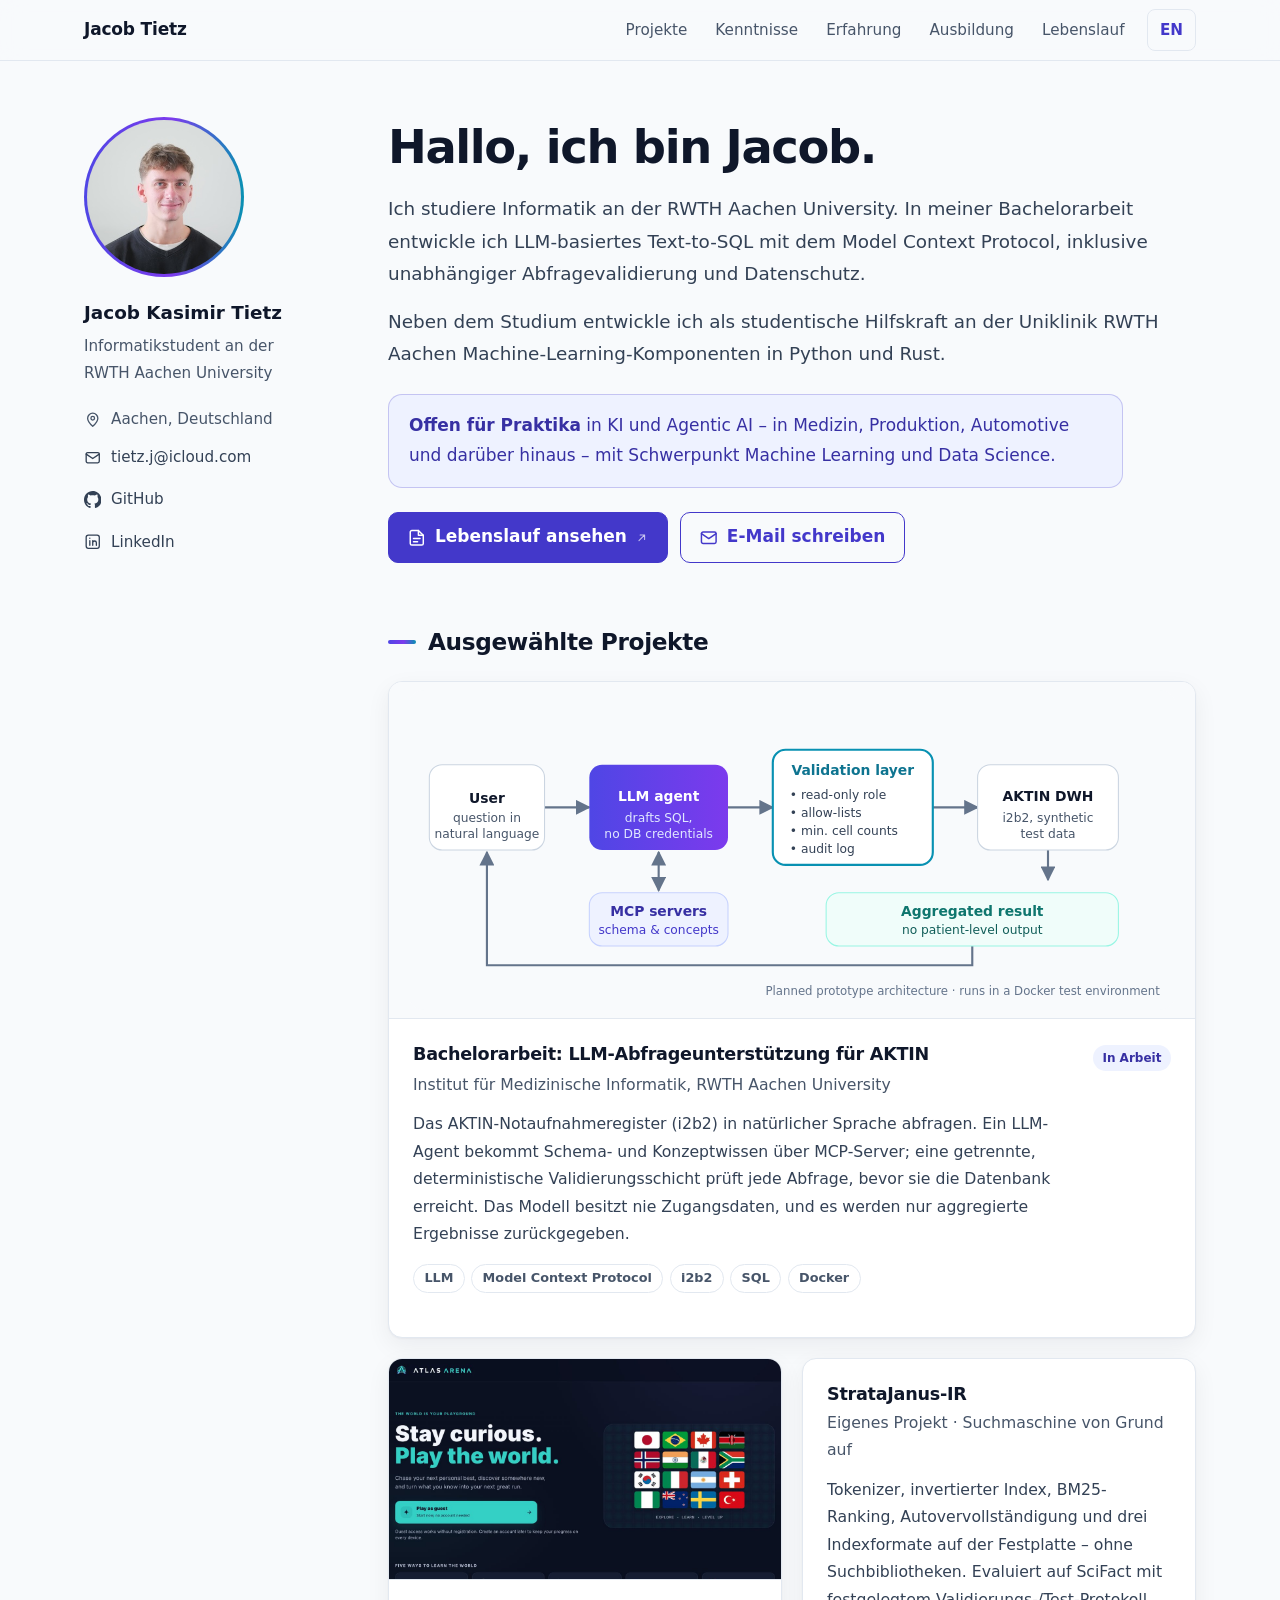
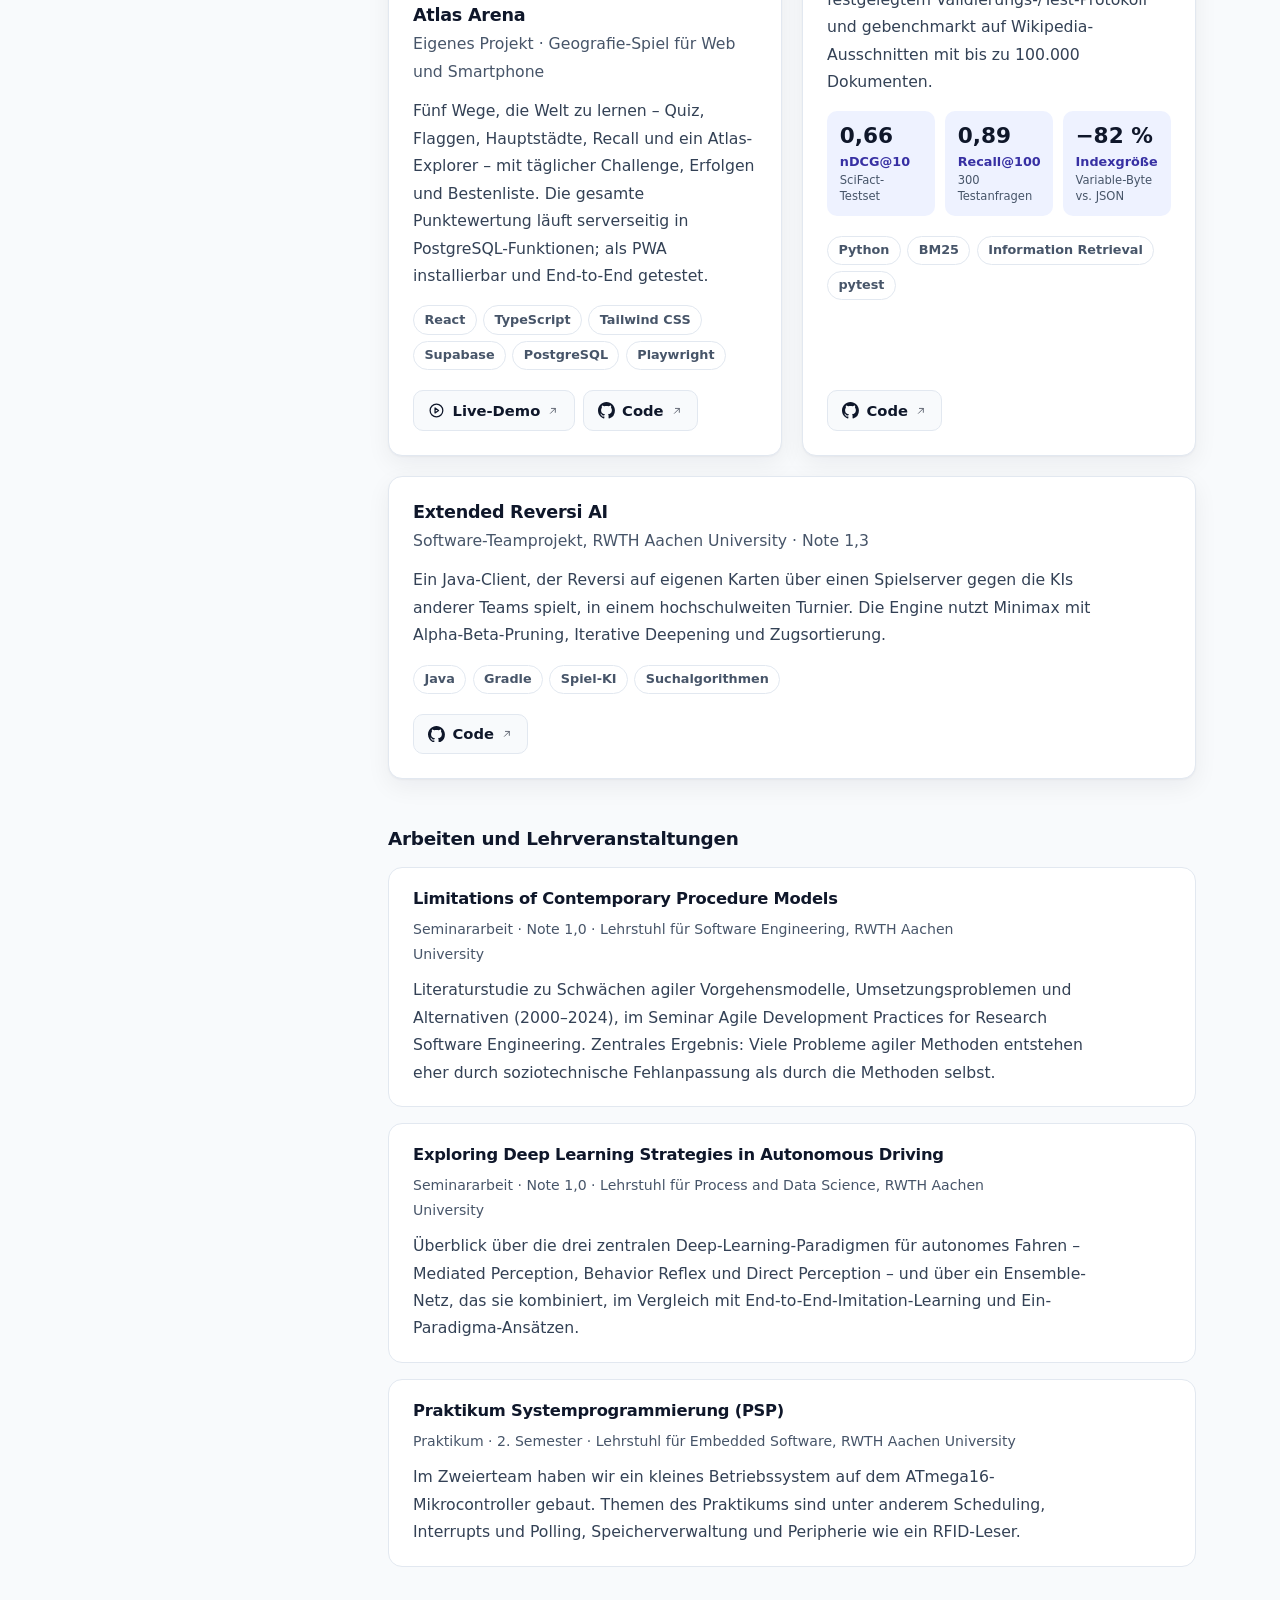
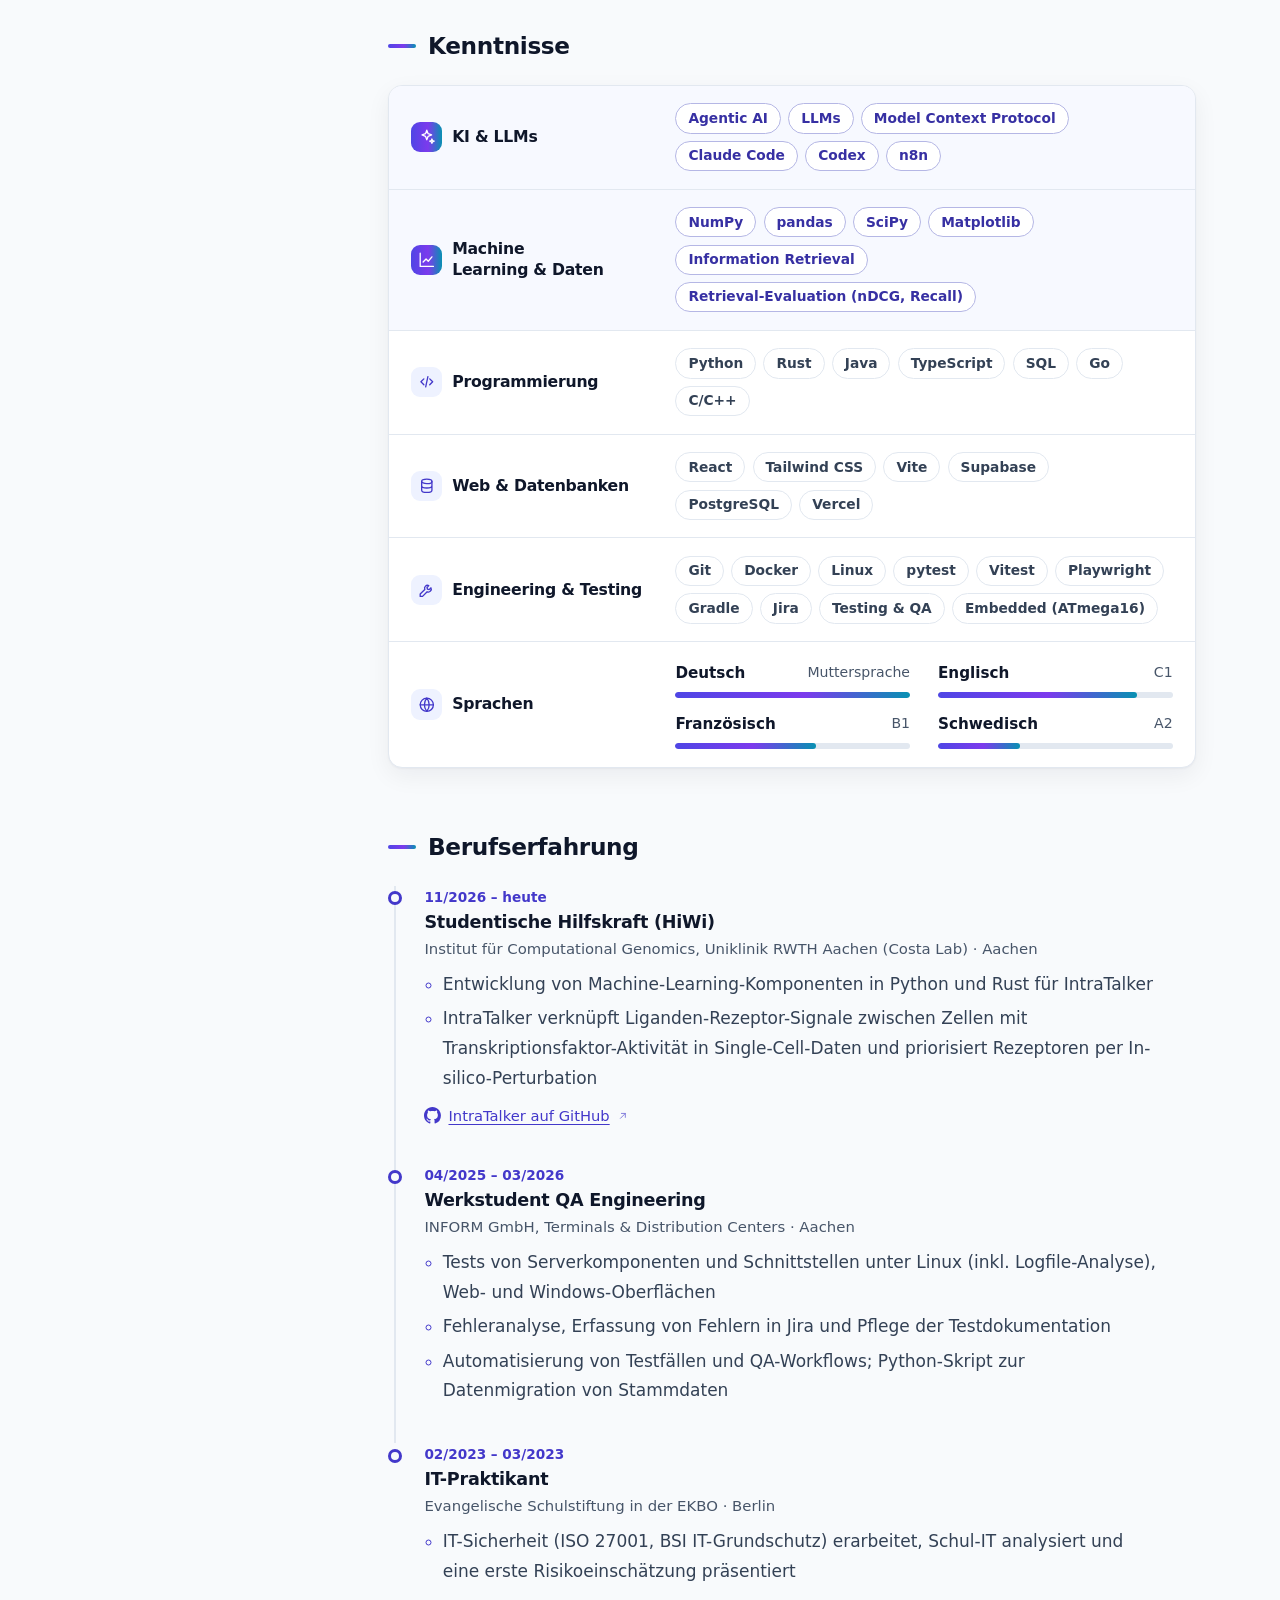
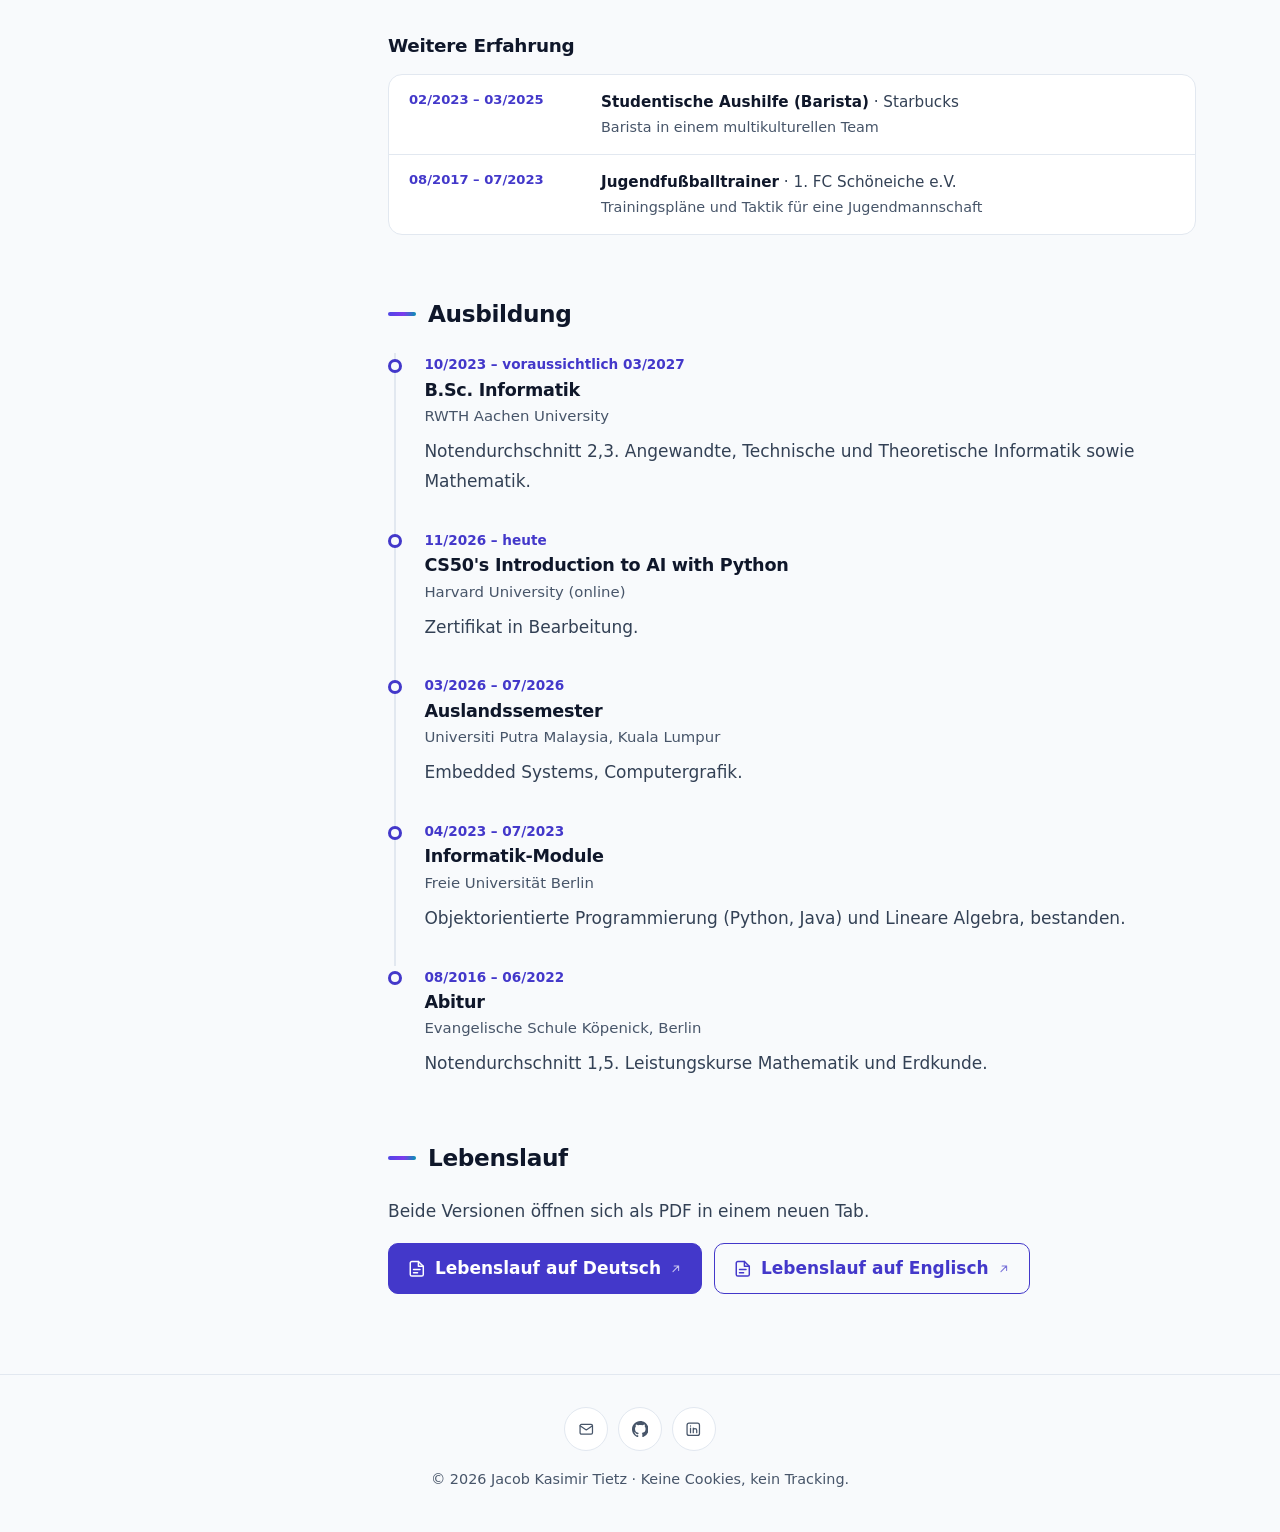
==== de.html @ ff868f3b "Portfolio website" ====
<!DOCTYPE html>
<html lang="de">
<head>
  <meta charset="utf-8">
  <meta name="viewport" content="width=device-width, initial-scale=1">
  <title>Jacob Tietz – Computer Science Student, RWTH Aachen University</title>
  <meta name="description" content="Jacob Tietz studiert Informatik an der RWTH Aachen University und sucht ein Praktikum in KI und Machine Learning. Bachelorarbeit zu LLM-basiertem Text-to-SQL mit dem Model Context Protocol.">
  <meta name="author" content="Jacob Kasimir Tietz">
  <meta name="theme-color" content="#f8fafc" media="(prefers-color-scheme: light)">
  <meta name="theme-color" content="#0b1020" media="(prefers-color-scheme: dark)">
  <link rel="canonical" href="https://jacobkasimir.github.io/de.html">
  <link rel="alternate" hreflang="en" href="https://jacobkasimir.github.io/">
  <link rel="alternate" hreflang="de" href="https://jacobkasimir.github.io/de.html">
  <link rel="alternate" hreflang="x-default" href="https://jacobkasimir.github.io/">
  <meta property="og:type" content="profile">
  <meta property="og:title" content="Jacob Tietz – Computer Science Student, RWTH Aachen University">
  <meta property="og:description" content="Jacob Tietz studiert Informatik an der RWTH Aachen University und sucht ein Praktikum in KI und Machine Learning. Bachelorarbeit zu LLM-basiertem Text-to-SQL mit dem Model Context Protocol.">
  <meta property="og:url" content="https://jacobkasimir.github.io/de.html">
  <meta property="og:image" content="https://jacobkasimir.github.io/assets/og-image.png">
  <meta property="og:image:width" content="1200">
  <meta property="og:image:height" content="630">
  <meta property="og:locale" content="de_DE">
  <meta name="twitter:card" content="summary_large_image">
  <link rel="icon" href="assets/favicon.svg" type="image/svg+xml">
  <link rel="icon" href="assets/favicon-32.png" sizes="32x32" type="image/png">
  <link rel="apple-touch-icon" href="assets/apple-touch-icon.png">
  <link rel="stylesheet" href="style.css">
</head>
<body>
  <a class="skip" href="#main">Zum Inhalt springen</a>

  <header class="masthead">
    <div class="masthead-inner">
      <a class="brand" href="#top">Jacob Tietz</a>
      <button class="nav-toggle" type="button" aria-expanded="false" aria-controls="nav">Menü</button>
      <nav id="nav" aria-label="Hauptnavigation">
        <ul>
          <li><a href="#projects">Projekte</a></li>
          <li><a href="#skills">Kenntnisse</a></li>
          <li><a href="#experience">Erfahrung</a></li>
          <li><a href="#education">Ausbildung</a></li>
          <li><a href="#cv">Lebenslauf</a></li>
          <li><a class="lang" href="index.html" hreflang="en" lang="en"><span class="sr-only">English version: </span>EN</a></li>
        </ul>
      </nav>
    </div>
  </header>

  <div class="page" id="top">
    <aside class="sidebar" aria-label="Profil">
      <img class="avatar" src="assets/photo.jpg" alt="Porträt von Jacob Tietz" width="160" height="160">
      <p class="author">Jacob Kasimir Tietz</p>
      <p class="bio">Informatikstudent an der RWTH Aachen University</p>
      <ul class="side-links">
        <li><svg class="ico" viewBox="0 0 24 24" width="18" height="18" aria-hidden="true" focusable="false" fill="none" stroke="currentColor" stroke-width="1.8" stroke-linecap="round" stroke-linejoin="round"><path d="M12 21s-7-6-7-11a7 7 0 0 1 14 0c0 5-7 11-7 11z"/><circle cx="12" cy="10" r="2.5"/></svg><span>Aachen, Deutschland</span></li>
        <li><a href="mailto:tietz.j@icloud.com"><svg class="ico" viewBox="0 0 24 24" width="18" height="18" aria-hidden="true" focusable="false" fill="none" stroke="currentColor" stroke-width="1.8" stroke-linecap="round" stroke-linejoin="round"><rect x="3" y="5" width="18" height="14" rx="2"/><path d="M3 7l9 6 9-6"/></svg><span>tietz.j@icloud.com</span></a></li>
        <li><a href="https://github.com/jacobkasimir" target="_blank" rel="noopener noreferrer"><svg class="ico" viewBox="0 0 16 16" width="18" height="18" aria-hidden="true" focusable="false"><path fill="currentColor" d="M8 0C3.58 0 0 3.58 0 8c0 3.54 2.29 6.53 5.47 7.59.4.07.55-.17.55-.38 0-.19-.01-.82-.01-1.49-2.01.37-2.53-.49-2.69-.94-.09-.23-.48-.94-.82-1.13-.28-.15-.68-.52-.01-.53.63-.01 1.08.58 1.23.82.72 1.21 1.87.87 2.33.66.07-.52.28-.87.51-1.07-1.78-.2-3.64-.89-3.64-3.95 0-.87.31-1.59.82-2.15-.08-.2-.36-1.02.08-2.12 0 0 .67-.21 2.2.82.64-.18 1.32-.27 2-.27.68 0 1.36.09 2 .27 1.53-1.04 2.2-.82 2.2-.82.44 1.1.16 1.92.08 2.12.51.56.82 1.27.82 2.15 0 3.07-1.87 3.75-3.65 3.95.29.25.54.73.54 1.48 0 1.07-.01 1.93-.01 2.2 0 .21.15.46.55.38A8.01 8.01 0 0 0 16 8c0-4.42-3.58-8-8-8z"/></svg><span>GitHub</span><span class="sr-only"> (öffnet in neuem Tab)</span></a></li>
        <li><a href="https://www.linkedin.com/in/tietz-jacob" target="_blank" rel="noopener noreferrer"><svg class="ico" viewBox="0 0 24 24" width="18" height="18" aria-hidden="true" focusable="false" fill="none" stroke="currentColor" stroke-width="1.8" stroke-linecap="round" stroke-linejoin="round"><rect x="3" y="3" width="18" height="18" rx="3"/><path d="M8 10.5V17M8 7.2v.1M12 17v-6.5M12 13.5a2.5 2.5 0 0 1 5 0V17"/></svg><span>LinkedIn</span><span class="sr-only"> (öffnet in neuem Tab)</span></a></li>
      </ul>
    </aside>

    <main id="main">
      <section class="intro" aria-labelledby="intro-h">
        <h1 id="intro-h">Hallo, ich bin Jacob.</h1>
        <p class="lead">Ich studiere Informatik an der RWTH Aachen University. In meiner Bachelorarbeit entwickle ich LLM-basiertes Text-to-SQL mit dem Model Context Protocol, inklusive unabhängiger Abfragevalidierung und Datenschutz.</p>
        <p class="lead">Neben dem Studium entwickle ich als studentische Hilfskraft an der Uniklinik RWTH Aachen Machine-Learning-Komponenten in Python und Rust.</p>
        <p class="seeking"><strong>Offen für Praktika</strong> in KI und Agentic AI – in Medizin, Produktion, Automotive und darüber hinaus – mit Schwerpunkt Machine Learning und Data Science.</p>
        <p class="actions">
          <a class="btn" href="assets/Jacob_Tietz_Lebenslauf_DE.pdf" target="_blank" rel="noopener noreferrer"><svg class="ico" viewBox="0 0 24 24" width="18" height="18" aria-hidden="true" focusable="false" fill="none" stroke="currentColor" stroke-width="1.8" stroke-linecap="round" stroke-linejoin="round"><path d="M14 3H6a2 2 0 0 0-2 2v14a2 2 0 0 0 2 2h12a2 2 0 0 0 2-2V9z"/><path d="M14 3v6h6M8 13h8M8 17h5"/></svg><span>Lebenslauf ansehen</span><svg class="ico ico-ext" viewBox="0 0 24 24" width="18" height="18" aria-hidden="true" focusable="false" fill="none" stroke="currentColor" stroke-width="1.8" stroke-linecap="round" stroke-linejoin="round"><path d="M7 17L17 7M9 7h8v8"/></svg><span class="sr-only"> (öffnet in neuem Tab)</span></a>
          <a class="btn secondary" href="mailto:tietz.j@icloud.com"><svg class="ico" viewBox="0 0 24 24" width="18" height="18" aria-hidden="true" focusable="false" fill="none" stroke="currentColor" stroke-width="1.8" stroke-linecap="round" stroke-linejoin="round"><rect x="3" y="5" width="18" height="14" rx="2"/><path d="M3 7l9 6 9-6"/></svg><span>E-Mail schreiben</span></a>
        </p>
      </section>

      <section id="projects" aria-labelledby="projects-h">
        <h2 id="projects-h">Ausgewählte Projekte</h2>
        <div class="cards">
          <article class="card wide has-media">
            <figure class="card-media"><img src="assets/thesis-architecture.svg" alt="Architekturdiagramm: Die Nutzerin stellt eine Frage, der LLM-Agent entwirft SQL mit Schemawissen aus MCP-Servern, eine Validierungsschicht mit Read-only-Rolle, Allow-Lists, Mindestfallzahlen und Audit-Log prüft sie, das AKTIN-Data-Warehouse führt sie aus und nur aggregierte Ergebnisse gehen zurück." width="720" height="300" loading="lazy" decoding="async"></figure>
            <div class="card-body">
              <div class="card-head"><h3>Bachelorarbeit: LLM-Abfrageunterstützung für AKTIN</h3><span class="badge">In Arbeit</span></div>
              <p class="card-ctx">Institut für Medizinische Informatik, RWTH Aachen University</p>
              <p>Das AKTIN-Notaufnahmeregister (i2b2) in natürlicher Sprache abfragen. Ein LLM-Agent bekommt Schema- und Konzeptwissen über MCP-Server; eine getrennte, deterministische Validierungsschicht prüft jede Abfrage, bevor sie die Datenbank erreicht. Das Modell besitzt nie Zugangsdaten, und es werden nur aggregierte Ergebnisse zurückgegeben.</p>
              <ul class="tags" aria-label="Technologien"><li>LLM</li><li>Model Context Protocol</li><li>i2b2</li><li>SQL</li><li>Docker</li></ul>
            </div>
          </article>
          <article class="card has-media">
            <figure class="card-media"><img src="assets/atlas-arena.jpg" alt="Startseite von Atlas Arena" width="1200" height="750" loading="lazy" decoding="async"></figure>
            <div class="card-body">
              <div class="card-head"><h3>Atlas Arena</h3></div>
              <p class="card-ctx">Eigenes Projekt · Geografie-Spiel für Web und Smartphone</p>
              <p>Fünf Wege, die Welt zu lernen – Quiz, Flaggen, Hauptstädte, Recall und ein Atlas-Explorer – mit täglicher Challenge, Erfolgen und Bestenliste. Die gesamte Punktewertung läuft serverseitig in PostgreSQL-Funktionen; als PWA installierbar und End-to-End getestet.</p>
              <ul class="tags" aria-label="Technologien"><li>React</li><li>TypeScript</li><li>Tailwind CSS</li><li>Supabase</li><li>PostgreSQL</li><li>Playwright</li></ul>
              <p class="card-links"><a class="link-btn" href="https://atlasarena-theta.vercel.app" target="_blank" rel="noopener noreferrer"><svg class="ico" viewBox="0 0 24 24" width="18" height="18" aria-hidden="true" focusable="false" fill="none" stroke="currentColor" stroke-width="1.8" stroke-linecap="round" stroke-linejoin="round"><circle cx="12" cy="12" r="9"/><path d="M10 8.5l5 3.5-5 3.5z"/></svg><span>Live-Demo</span><svg class="ico ico-ext" viewBox="0 0 24 24" width="18" height="18" aria-hidden="true" focusable="false" fill="none" stroke="currentColor" stroke-width="1.8" stroke-linecap="round" stroke-linejoin="round"><path d="M7 17L17 7M9 7h8v8"/></svg><span class="sr-only">: Atlas Arena (öffnet in neuem Tab)</span></a> <a class="link-btn" href="https://github.com/jacobkasimir/AtlasArena" target="_blank" rel="noopener noreferrer"><svg class="ico" viewBox="0 0 16 16" width="18" height="18" aria-hidden="true" focusable="false"><path fill="currentColor" d="M8 0C3.58 0 0 3.58 0 8c0 3.54 2.29 6.53 5.47 7.59.4.07.55-.17.55-.38 0-.19-.01-.82-.01-1.49-2.01.37-2.53-.49-2.69-.94-.09-.23-.48-.94-.82-1.13-.28-.15-.68-.52-.01-.53.63-.01 1.08.58 1.23.82.72 1.21 1.87.87 2.33.66.07-.52.28-.87.51-1.07-1.78-.2-3.64-.89-3.64-3.95 0-.87.31-1.59.82-2.15-.08-.2-.36-1.02.08-2.12 0 0 .67-.21 2.2.82.64-.18 1.32-.27 2-.27.68 0 1.36.09 2 .27 1.53-1.04 2.2-.82 2.2-.82.44 1.1.16 1.92.08 2.12.51.56.82 1.27.82 2.15 0 3.07-1.87 3.75-3.65 3.95.29.25.54.73.54 1.48 0 1.07-.01 1.93-.01 2.2 0 .21.15.46.55.38A8.01 8.01 0 0 0 16 8c0-4.42-3.58-8-8-8z"/></svg><span>Code</span><svg class="ico ico-ext" viewBox="0 0 24 24" width="18" height="18" aria-hidden="true" focusable="false" fill="none" stroke="currentColor" stroke-width="1.8" stroke-linecap="round" stroke-linejoin="round"><path d="M7 17L17 7M9 7h8v8"/></svg><span class="sr-only">: Atlas Arena auf GitHub (öffnet in neuem Tab)</span></a></p>
            </div>
          </article>
          <article class="card">
            <div class="card-body">
              <div class="card-head"><h3>StrataJanus-IR</h3></div>
              <p class="card-ctx">Eigenes Projekt · Suchmaschine von Grund auf</p>
              <p>Tokenizer, invertierter Index, BM25-Ranking, Autovervollständigung und drei Indexformate auf der Festplatte – ohne Suchbibliotheken. Evaluiert auf SciFact mit festgelegtem Validierungs-/Test-Protokoll und gebenchmarkt auf Wikipedia-Ausschnitten mit bis zu 100.000 Dokumenten.</p>
              <dl class="stats"><div><dt>nDCG@10</dt><dd><strong>0,66</strong><span>SciFact-Testset</span></dd></div><div><dt>Recall@100</dt><dd><strong>0,89</strong><span>300 Testanfragen</span></dd></div><div><dt>Indexgröße</dt><dd><strong>−82 %</strong><span>Variable-Byte vs. JSON</span></dd></div></dl>
              <ul class="tags" aria-label="Technologien"><li>Python</li><li>BM25</li><li>Information Retrieval</li><li>pytest</li></ul>
              <p class="card-links"><a class="link-btn" href="https://github.com/jacobkasimir/StrataJanus-IR" target="_blank" rel="noopener noreferrer"><svg class="ico" viewBox="0 0 16 16" width="18" height="18" aria-hidden="true" focusable="false"><path fill="currentColor" d="M8 0C3.58 0 0 3.58 0 8c0 3.54 2.29 6.53 5.47 7.59.4.07.55-.17.55-.38 0-.19-.01-.82-.01-1.49-2.01.37-2.53-.49-2.69-.94-.09-.23-.48-.94-.82-1.13-.28-.15-.68-.52-.01-.53.63-.01 1.08.58 1.23.82.72 1.21 1.87.87 2.33.66.07-.52.28-.87.51-1.07-1.78-.2-3.64-.89-3.64-3.95 0-.87.31-1.59.82-2.15-.08-.2-.36-1.02.08-2.12 0 0 .67-.21 2.2.82.64-.18 1.32-.27 2-.27.68 0 1.36.09 2 .27 1.53-1.04 2.2-.82 2.2-.82.44 1.1.16 1.92.08 2.12.51.56.82 1.27.82 2.15 0 3.07-1.87 3.75-3.65 3.95.29.25.54.73.54 1.48 0 1.07-.01 1.93-.01 2.2 0 .21.15.46.55.38A8.01 8.01 0 0 0 16 8c0-4.42-3.58-8-8-8z"/></svg><span>Code</span><svg class="ico ico-ext" viewBox="0 0 24 24" width="18" height="18" aria-hidden="true" focusable="false" fill="none" stroke="currentColor" stroke-width="1.8" stroke-linecap="round" stroke-linejoin="round"><path d="M7 17L17 7M9 7h8v8"/></svg><span class="sr-only">: StrataJanus-IR auf GitHub (öffnet in neuem Tab)</span></a></p>
            </div>
          </article>
          <article class="card wide">
            <div class="card-body">
              <div class="card-head"><h3>Extended Reversi AI</h3></div>
              <p class="card-ctx">Software-Teamprojekt, RWTH Aachen University · Note 1,3</p>
              <p>Ein Java-Client, der Reversi auf eigenen Karten über einen Spielserver gegen die KIs anderer Teams spielt, in einem hochschulweiten Turnier. Die Engine nutzt Minimax mit Alpha-Beta-Pruning, Iterative Deepening und Zugsortierung.</p>
              <ul class="tags" aria-label="Technologien"><li>Java</li><li>Gradle</li><li>Spiel-KI</li><li>Suchalgorithmen</li></ul>
              <p class="card-links"><a class="link-btn" href="https://github.com/jacobkasimir/Extended-Reversi-AI" target="_blank" rel="noopener noreferrer"><svg class="ico" viewBox="0 0 16 16" width="18" height="18" aria-hidden="true" focusable="false"><path fill="currentColor" d="M8 0C3.58 0 0 3.58 0 8c0 3.54 2.29 6.53 5.47 7.59.4.07.55-.17.55-.38 0-.19-.01-.82-.01-1.49-2.01.37-2.53-.49-2.69-.94-.09-.23-.48-.94-.82-1.13-.28-.15-.68-.52-.01-.53.63-.01 1.08.58 1.23.82.72 1.21 1.87.87 2.33.66.07-.52.28-.87.51-1.07-1.78-.2-3.64-.89-3.64-3.95 0-.87.31-1.59.82-2.15-.08-.2-.36-1.02.08-2.12 0 0 .67-.21 2.2.82.64-.18 1.32-.27 2-.27.68 0 1.36.09 2 .27 1.53-1.04 2.2-.82 2.2-.82.44 1.1.16 1.92.08 2.12.51.56.82 1.27.82 2.15 0 3.07-1.87 3.75-3.65 3.95.29.25.54.73.54 1.48 0 1.07-.01 1.93-.01 2.2 0 .21.15.46.55.38A8.01 8.01 0 0 0 16 8c0-4.42-3.58-8-8-8z"/></svg><span>Code</span><svg class="ico ico-ext" viewBox="0 0 24 24" width="18" height="18" aria-hidden="true" focusable="false" fill="none" stroke="currentColor" stroke-width="1.8" stroke-linecap="round" stroke-linejoin="round"><path d="M7 17L17 7M9 7h8v8"/></svg><span class="sr-only">: Extended Reversi AI auf GitHub (öffnet in neuem Tab)</span></a></p>
            </div>
          </article>
        </div>

        <h3 class="sub">Arbeiten und Lehrveranstaltungen</h3>
        <ul class="more">
          <li>
            <h4>Limitations of Contemporary Procedure Models</h4>
            <p class="meta">Seminararbeit · Note 1,0 · Lehrstuhl für Software Engineering, RWTH Aachen University</p>
            <p>Literaturstudie zu Schwächen agiler Vorgehensmodelle, Umsetzungsproblemen und Alternativen (2000–2024), im Seminar Agile Development Practices for Research Software Engineering. Zentrales Ergebnis: Viele Probleme agiler Methoden entstehen eher durch soziotechnische Fehlanpassung als durch die Methoden selbst.</p>
          </li>
          <li>
            <h4>Exploring Deep Learning Strategies in Autonomous Driving</h4>
            <p class="meta">Seminararbeit · Note 1,0 · Lehrstuhl für Process and Data Science, RWTH Aachen University</p>
            <p>Überblick über die drei zentralen Deep-Learning-Paradigmen für autonomes Fahren – Mediated Perception, Behavior Reflex und Direct Perception – und über ein Ensemble-Netz, das sie kombiniert, im Vergleich mit End-to-End-Imitation-Learning und Ein-Paradigma-Ansätzen.</p>
          </li>
          <li>
            <h4>Praktikum Systemprogrammierung (PSP)</h4>
            <p class="meta">Praktikum · 2. Semester · Lehrstuhl für Embedded Software, RWTH Aachen University</p>
            <p>Im Zweierteam haben wir ein kleines Betriebssystem auf dem ATmega16-Mikrocontroller gebaut. Themen des Praktikums sind unter anderem Scheduling, Interrupts und Polling, Speicherverwaltung und Peripherie wie ein RFID-Leser.</p>
          </li>
        </ul>
      </section>

      <section id="skills" aria-labelledby="skills-h">
        <h2 id="skills-h">Kenntnisse</h2>
        <div class="skill-table">
          <div class="skill-row focus">
            <h3 class="skill-label"><span class="sk-ico"><svg class="ico" viewBox="0 0 24 24" width="18" height="18" aria-hidden="true" focusable="false" fill="none" stroke="currentColor" stroke-width="1.8" stroke-linecap="round" stroke-linejoin="round"><path d="M12 3l1.8 4.7L18.5 9.5l-4.7 1.8L12 16l-1.8-4.7L5.5 9.5l4.7-1.8z"/><path d="M19 15l.8 2.2L22 18l-2.2.8L19 21l-.8-2.2L16 18l2.2-.8z"/></svg></span><span>KI &amp; LLMs</span></h3>
            <ul class="chips"><li>Agentic AI</li><li>LLMs</li><li>Model Context Protocol</li><li>Claude Code</li><li>Codex</li><li>n8n</li></ul>
          </div>
          <div class="skill-row focus">
            <h3 class="skill-label"><span class="sk-ico"><svg class="ico" viewBox="0 0 24 24" width="18" height="18" aria-hidden="true" focusable="false" fill="none" stroke="currentColor" stroke-width="1.8" stroke-linecap="round" stroke-linejoin="round"><path d="M3 3v18h18"/><path d="M7 15l4-4 3 3 5-6"/></svg></span><span>Machine Learning &amp; Daten</span></h3>
            <ul class="chips"><li>NumPy</li><li>pandas</li><li>SciPy</li><li>Matplotlib</li><li>Information Retrieval</li><li>Retrieval-Evaluation (nDCG, Recall)</li></ul>
          </div>
          <div class="skill-row">
            <h3 class="skill-label"><span class="sk-ico"><svg class="ico" viewBox="0 0 24 24" width="18" height="18" aria-hidden="true" focusable="false" fill="none" stroke="currentColor" stroke-width="1.8" stroke-linecap="round" stroke-linejoin="round"><path d="M8 8l-4 4 4 4M16 8l4 4-4 4M13.5 5l-3 14"/></svg></span><span>Programmierung</span></h3>
            <ul class="chips"><li>Python</li><li>Rust</li><li>Java</li><li>TypeScript</li><li>SQL</li><li>Go</li><li>C/C++</li></ul>
          </div>
          <div class="skill-row">
            <h3 class="skill-label"><span class="sk-ico"><svg class="ico" viewBox="0 0 24 24" width="18" height="18" aria-hidden="true" focusable="false" fill="none" stroke="currentColor" stroke-width="1.8" stroke-linecap="round" stroke-linejoin="round"><ellipse cx="12" cy="6" rx="7" ry="3"/><path d="M5 6v6c0 1.7 3.1 3 7 3s7-1.3 7-3V6M5 12v6c0 1.7 3.1 3 7 3s7-1.3 7-3v-6"/></svg></span><span>Web &amp; Datenbanken</span></h3>
            <ul class="chips"><li>React</li><li>Tailwind CSS</li><li>Vite</li><li>Supabase</li><li>PostgreSQL</li><li>Vercel</li></ul>
          </div>
          <div class="skill-row">
            <h3 class="skill-label"><span class="sk-ico"><svg class="ico" viewBox="0 0 24 24" width="18" height="18" aria-hidden="true" focusable="false" fill="none" stroke="currentColor" stroke-width="1.8" stroke-linecap="round" stroke-linejoin="round"><path d="M14.7 6.3a4 4 0 0 0-5.4 5.2L3 17.8V21h3.2l6.3-6.3a4 4 0 0 0 5.2-5.4l-2.5 2.5-2.3-.6-.6-2.3z"/></svg></span><span>Engineering &amp; Testing</span></h3>
            <ul class="chips"><li>Git</li><li>Docker</li><li>Linux</li><li>pytest</li><li>Vitest</li><li>Playwright</li><li>Gradle</li><li>Jira</li><li>Testing &amp; QA</li><li>Embedded (ATmega16)</li></ul>
          </div>
          <div class="skill-row">
            <h3 class="skill-label"><span class="sk-ico"><svg class="ico" viewBox="0 0 24 24" width="18" height="18" aria-hidden="true" focusable="false" fill="none" stroke="currentColor" stroke-width="1.8" stroke-linecap="round" stroke-linejoin="round"><circle cx="12" cy="12" r="9"/><path d="M3 12h18M12 3a14 14 0 0 1 0 18M12 3a14 14 0 0 0 0 18"/></svg></span><span>Sprachen</span></h3>
            <ul class="langs"><li><span class="lang-name">Deutsch</span><span class="lang-level">Muttersprache</span><span class="lang-bar" aria-hidden="true"><span style="width:100%"></span></span></li><li><span class="lang-name">Englisch</span><span class="lang-level">C1</span><span class="lang-bar" aria-hidden="true"><span style="width:85%"></span></span></li><li><span class="lang-name">Französisch</span><span class="lang-level">B1</span><span class="lang-bar" aria-hidden="true"><span style="width:60%"></span></span></li><li><span class="lang-name">Schwedisch</span><span class="lang-level">A2</span><span class="lang-bar" aria-hidden="true"><span style="width:35%"></span></span></li></ul>
          </div>
        </div>
      </section>

      <section id="experience" aria-labelledby="experience-h">
        <h2 id="experience-h">Berufserfahrung</h2>
        <ol class="timeline">
          <li>
            <p class="when">11/2026 – heute</p>
            <h3>Studentische Hilfskraft (HiWi)</h3>
            <p class="where">Institut für Computational Genomics, Uniklinik RWTH Aachen (Costa Lab) · Aachen</p>
            <ul class="bullets"><li>Entwicklung von Machine-Learning-Komponenten in Python und Rust für IntraTalker</li><li>IntraTalker verknüpft Liganden-Rezeptor-Signale zwischen Zellen mit Transkriptionsfaktor-Aktivität in Single-Cell-Daten und priorisiert Rezeptoren per In-silico-Perturbation</li></ul>
            <p class="tl-link"><a href="https://github.com/CostaLab/IntraTalkerpy" target="_blank" rel="noopener noreferrer"><svg class="ico" viewBox="0 0 16 16" width="18" height="18" aria-hidden="true" focusable="false"><path fill="currentColor" d="M8 0C3.58 0 0 3.58 0 8c0 3.54 2.29 6.53 5.47 7.59.4.07.55-.17.55-.38 0-.19-.01-.82-.01-1.49-2.01.37-2.53-.49-2.69-.94-.09-.23-.48-.94-.82-1.13-.28-.15-.68-.52-.01-.53.63-.01 1.08.58 1.23.82.72 1.21 1.87.87 2.33.66.07-.52.28-.87.51-1.07-1.78-.2-3.64-.89-3.64-3.95 0-.87.31-1.59.82-2.15-.08-.2-.36-1.02.08-2.12 0 0 .67-.21 2.2.82.64-.18 1.32-.27 2-.27.68 0 1.36.09 2 .27 1.53-1.04 2.2-.82 2.2-.82.44 1.1.16 1.92.08 2.12.51.56.82 1.27.82 2.15 0 3.07-1.87 3.75-3.65 3.95.29.25.54.73.54 1.48 0 1.07-.01 1.93-.01 2.2 0 .21.15.46.55.38A8.01 8.01 0 0 0 16 8c0-4.42-3.58-8-8-8z"/></svg><span>IntraTalker auf GitHub</span><svg class="ico ico-ext" viewBox="0 0 24 24" width="18" height="18" aria-hidden="true" focusable="false" fill="none" stroke="currentColor" stroke-width="1.8" stroke-linecap="round" stroke-linejoin="round"><path d="M7 17L17 7M9 7h8v8"/></svg><span class="sr-only"> (öffnet in neuem Tab)</span></a></p>
          </li>
          <li>
            <p class="when">04/2025 – 03/2026</p>
            <h3>Werkstudent QA Engineering</h3>
            <p class="where">INFORM GmbH, Terminals &amp; Distribution Centers · Aachen</p>
            <ul class="bullets"><li>Tests von Serverkomponenten und Schnittstellen unter Linux (inkl. Logfile-Analyse), Web- und Windows-Oberflächen</li><li>Fehleranalyse, Erfassung von Fehlern in Jira und Pflege der Testdokumentation</li><li>Automatisierung von Testfällen und QA-Workflows; Python-Skript zur Datenmigration von Stammdaten</li></ul>
          </li>
          <li>
            <p class="when">02/2023 – 03/2023</p>
            <h3>IT-Praktikant</h3>
            <p class="where">Evangelische Schulstiftung in der EKBO · Berlin</p>
            <ul class="bullets"><li>IT-Sicherheit (ISO 27001, BSI IT-Grundschutz) erarbeitet, Schul-IT analysiert und eine erste Risikoeinschätzung präsentiert</li></ul>
          </li>
        </ol>
        <h3 class="sub">Weitere Erfahrung</h3>
        <ul class="further">
          <li><span class="f-when">02/2023 – 03/2025</span><span class="f-what"><strong>Studentische Aushilfe (Barista)</strong> · Starbucks<span class="f-desc">Barista in einem multikulturellen Team</span></span></li>
          <li><span class="f-when">08/2017 – 07/2023</span><span class="f-what"><strong>Jugendfußballtrainer</strong> · 1. FC Schöneiche e.V.<span class="f-desc">Trainingspläne und Taktik für eine Jugendmannschaft</span></span></li>
        </ul>
      </section>

      <section id="education" aria-labelledby="education-h">
        <h2 id="education-h">Ausbildung</h2>
        <ol class="timeline">
          <li>
            <p class="when">10/2023 – voraussichtlich 03/2027</p>
            <h3>B.Sc. Informatik</h3>
            <p class="where">RWTH Aachen University</p>
            <p>Notendurchschnitt 2,3. Angewandte, Technische und Theoretische Informatik sowie Mathematik.</p>
          </li>
          <li>
            <p class="when">11/2026 – heute</p>
            <h3>CS50's Introduction to AI with Python</h3>
            <p class="where">Harvard University (online)</p>
            <p>Zertifikat in Bearbeitung.</p>
          </li>
          <li>
            <p class="when">03/2026 – 07/2026</p>
            <h3>Auslandssemester</h3>
            <p class="where">Universiti Putra Malaysia, Kuala Lumpur</p>
            <p>Embedded Systems, Computergrafik.</p>
          </li>
          <li>
            <p class="when">04/2023 – 07/2023</p>
            <h3>Informatik-Module</h3>
            <p class="where">Freie Universität Berlin</p>
            <p>Objektorientierte Programmierung (Python, Java) und Lineare Algebra, bestanden.</p>
          </li>
          <li>
            <p class="when">08/2016 – 06/2022</p>
            <h3>Abitur</h3>
            <p class="where">Evangelische Schule Köpenick, Berlin</p>
            <p>Notendurchschnitt 1,5. Leistungskurse Mathematik und Erdkunde.</p>
          </li>
        </ol>
      </section>

      <section id="cv" aria-labelledby="cv-h">
        <h2 id="cv-h">Lebenslauf</h2>
        <p>Beide Versionen öffnen sich als PDF in einem neuen Tab.</p>
        <p class="actions">
          <a class="btn" href="assets/Jacob_Tietz_Lebenslauf_DE.pdf" target="_blank" rel="noopener noreferrer"><svg class="ico" viewBox="0 0 24 24" width="18" height="18" aria-hidden="true" focusable="false" fill="none" stroke="currentColor" stroke-width="1.8" stroke-linecap="round" stroke-linejoin="round"><path d="M14 3H6a2 2 0 0 0-2 2v14a2 2 0 0 0 2 2h12a2 2 0 0 0 2-2V9z"/><path d="M14 3v6h6M8 13h8M8 17h5"/></svg><span>Lebenslauf auf Deutsch</span><svg class="ico ico-ext" viewBox="0 0 24 24" width="18" height="18" aria-hidden="true" focusable="false" fill="none" stroke="currentColor" stroke-width="1.8" stroke-linecap="round" stroke-linejoin="round"><path d="M7 17L17 7M9 7h8v8"/></svg><span class="sr-only"> (öffnet in neuem Tab)</span></a>
          <a class="btn secondary" href="assets/Jacob_Tietz_CV_EN.pdf" target="_blank" rel="noopener noreferrer"><svg class="ico" viewBox="0 0 24 24" width="18" height="18" aria-hidden="true" focusable="false" fill="none" stroke="currentColor" stroke-width="1.8" stroke-linecap="round" stroke-linejoin="round"><path d="M14 3H6a2 2 0 0 0-2 2v14a2 2 0 0 0 2 2h12a2 2 0 0 0 2-2V9z"/><path d="M14 3v6h6M8 13h8M8 17h5"/></svg><span>Lebenslauf auf Englisch</span><svg class="ico ico-ext" viewBox="0 0 24 24" width="18" height="18" aria-hidden="true" focusable="false" fill="none" stroke="currentColor" stroke-width="1.8" stroke-linecap="round" stroke-linejoin="round"><path d="M7 17L17 7M9 7h8v8"/></svg><span class="sr-only"> (öffnet in neuem Tab)</span></a>
        </p>
      </section>
    </main>
  </div>

  <footer class="site-footer">
    <ul class="foot-icons" aria-label="Kontakt">
      <li><a href="mailto:tietz.j@icloud.com" aria-label="E-Mail: tietz.j@icloud.com" title="tietz.j@icloud.com"><svg class="ico" viewBox="0 0 24 24" width="18" height="18" aria-hidden="true" focusable="false" fill="none" stroke="currentColor" stroke-width="1.8" stroke-linecap="round" stroke-linejoin="round"><rect x="3" y="5" width="18" height="14" rx="2"/><path d="M3 7l9 6 9-6"/></svg></a></li>
      <li><a href="https://github.com/jacobkasimir" target="_blank" rel="noopener noreferrer" aria-label="GitHub (öffnet in neuem Tab)" title="GitHub"><svg class="ico" viewBox="0 0 16 16" width="18" height="18" aria-hidden="true" focusable="false"><path fill="currentColor" d="M8 0C3.58 0 0 3.58 0 8c0 3.54 2.29 6.53 5.47 7.59.4.07.55-.17.55-.38 0-.19-.01-.82-.01-1.49-2.01.37-2.53-.49-2.69-.94-.09-.23-.48-.94-.82-1.13-.28-.15-.68-.52-.01-.53.63-.01 1.08.58 1.23.82.72 1.21 1.87.87 2.33.66.07-.52.28-.87.51-1.07-1.78-.2-3.64-.89-3.64-3.95 0-.87.31-1.59.82-2.15-.08-.2-.36-1.02.08-2.12 0 0 .67-.21 2.2.82.64-.18 1.32-.27 2-.27.68 0 1.36.09 2 .27 1.53-1.04 2.2-.82 2.2-.82.44 1.1.16 1.92.08 2.12.51.56.82 1.27.82 2.15 0 3.07-1.87 3.75-3.65 3.95.29.25.54.73.54 1.48 0 1.07-.01 1.93-.01 2.2 0 .21.15.46.55.38A8.01 8.01 0 0 0 16 8c0-4.42-3.58-8-8-8z"/></svg></a></li>
      <li><a href="https://www.linkedin.com/in/tietz-jacob" target="_blank" rel="noopener noreferrer" aria-label="LinkedIn (öffnet in neuem Tab)" title="LinkedIn"><svg class="ico" viewBox="0 0 24 24" width="18" height="18" aria-hidden="true" focusable="false" fill="none" stroke="currentColor" stroke-width="1.8" stroke-linecap="round" stroke-linejoin="round"><rect x="3" y="3" width="18" height="18" rx="3"/><path d="M8 10.5V17M8 7.2v.1M12 17v-6.5M12 13.5a2.5 2.5 0 0 1 5 0V17"/></svg></a></li>
    </ul>
    <p>© <span id="year">2026</span> Jacob Kasimir Tietz · Keine Cookies, kein Tracking.</p>
  </footer>

  <script src="script.js"></script>
</body>
</html>
---- style.css ----
/* Jacob Tietz – portfolio. Plain CSS, no external fonts or libraries. */

/* ---------- Tokens ---------- */
:root {
  color-scheme: light dark;
  --bg: #f8fafc;
  --surface: #ffffff;
  --text: #0f172a;      /* headings */
  --body: #334155;      /* body text, ~10:1 */
  --muted: #475569;     /* secondary text, ~7.5:1 */
  --line: #e2e8f0;
  --accent: #4338ca;    /* links and buttons, ~7.9:1 on white */
  --accent-soft: #eef2ff;
  --accent-ink: #3730a3;
  --on-accent: #ffffff;
  --grad: linear-gradient(90deg, #4f46e5, #7c3aed 55%, #0891b2);
  --shadow: 0 1px 2px rgba(15, 23, 42, .04), 0 8px 24px rgba(15, 23, 42, .06);
  --radius: 14px;
  --maxw: 72rem;
}
@media (prefers-color-scheme: dark) {
  :root {
    --bg: #0b1020;
    --surface: #121a2e;
    --text: #f1f5f9;
    --body: #cbd5e1;
    --muted: #a3b0c2;
    --line: #22304d;
    --accent: #a5b4fc;
    --accent-soft: #1c1f4a;
    --accent-ink: #c7d2fe;
    --on-accent: #0b1020;
    --shadow: 0 1px 2px rgba(0, 0, 0, .3), 0 8px 24px rgba(0, 0, 0, .25);
  }
}

/* ---------- Base ---------- */
*, *::before, *::after { box-sizing: border-box; }
html { scroll-behavior: smooth; scroll-padding-top: 5rem; -webkit-text-size-adjust: 100%; }
body {
  margin: 0; background: var(--bg); color: var(--body);
  font: 400 1.0625rem/1.75 ui-sans-serif, system-ui, -apple-system, "Segoe UI", Roboto, "Helvetica Neue", Arial, sans-serif;
  -webkit-font-smoothing: antialiased; text-rendering: optimizeLegibility;
}
img { max-width: 100%; height: auto; display: block; }
h1, h2, h3, h4 { color: var(--text); line-height: 1.3; margin: 0 0 .5rem; letter-spacing: -.015em; text-wrap: balance; }
h1 { font-size: clamp(2.1rem, 5vw, 2.9rem); font-weight: 750; letter-spacing: -.03em; margin-bottom: 1rem; }
h2 { display: flex; align-items: center; gap: .75rem; font-size: 1.45rem; font-weight: 700; margin-bottom: 1.5rem; }
h2::before { content: ""; flex: none; width: 1.75rem; height: 4px; border-radius: 4px; background: var(--grad); }
h3 { font-size: 1.1rem; font-weight: 650; }
h4 { font-size: 1.02rem; font-weight: 650; }
p { margin: 0 0 1rem; max-width: 68ch; }
strong { color: var(--text); font-weight: 650; }
a { color: var(--accent); text-decoration-thickness: 1px; text-underline-offset: .22em; }
a:hover { text-decoration-thickness: 2px; }
:focus-visible { outline: 3px solid var(--accent); outline-offset: 3px; border-radius: 6px; }
.sr-only { position: absolute; width: 1px; height: 1px; padding: 0; margin: -1px; overflow: hidden; clip: rect(0 0 0 0); white-space: nowrap; border: 0; }
.skip { position: absolute; left: 1rem; top: -4rem; z-index: 50; padding: .6rem 1rem; border-radius: 8px; background: var(--text); color: var(--bg); font-weight: 600; }
.skip:focus { top: 1rem; }
.ico { flex: none; width: 1.15em; height: 1.15em; }
.ico-ext { width: .8em; height: .8em; opacity: .7; }

/* ---------- Header ---------- */
.masthead {
  position: sticky; top: 0; z-index: 20;
  background: color-mix(in srgb, var(--bg) 85%, transparent);
  -webkit-backdrop-filter: saturate(1.4) blur(12px); backdrop-filter: saturate(1.4) blur(12px);
  border-bottom: 1px solid var(--line);
}
.masthead-inner { max-width: var(--maxw); margin: 0 auto; padding: 0 1.25rem; min-height: 3.75rem; display: flex; align-items: center; justify-content: space-between; gap: 1rem; }
.brand { font-weight: 700; color: var(--text); text-decoration: none; letter-spacing: -.01em; }
nav ul { display: flex; align-items: center; gap: .25rem; list-style: none; margin: 0; padding: 0; }
nav a { display: block; padding: .45rem .75rem; border-radius: 8px; color: var(--muted); text-decoration: none; font-size: .95rem; font-weight: 500; }
nav a:hover { color: var(--text); background: var(--accent-soft); }
nav a.lang { margin-left: .4rem; border: 1px solid var(--line); color: var(--accent); font-weight: 650; }
.nav-toggle { display: none; min-height: 44px; padding: .4rem .9rem; font: inherit; font-weight: 600; color: var(--text); background: var(--surface); border: 1px solid var(--line); border-radius: 10px; cursor: pointer; }

/* ---------- Layout and sidebar ---------- */
.page { max-width: var(--maxw); margin: 0 auto; padding: 2.5rem 1.25rem 4rem; display: grid; gap: 2.5rem; }
main section { padding-bottom: 4rem; }
main section:last-child { padding-bottom: 0; }
.sidebar { display: grid; grid-template-columns: auto 1fr; column-gap: 1.25rem; align-items: center; }
.avatar { grid-row: 1 / span 2; width: 6rem; height: 6rem; border-radius: 50%; object-fit: cover; padding: 3px; background: var(--grad); }
.author { margin: 0; font-size: 1.15rem; font-weight: 700; color: var(--text); align-self: end; }
.bio { margin: 0; font-size: .95rem; color: var(--muted); align-self: start; }
.side-links { grid-column: 1 / -1; list-style: none; margin: 1.25rem 0 0; padding: 0; display: flex; flex-wrap: wrap; gap: .5rem 1.5rem; font-size: .95rem; }
.side-links li { display: flex; align-items: center; gap: .6rem; color: var(--muted); }
.side-links a { display: inline-flex; align-items: center; gap: .6rem; min-height: 36px; color: var(--body); text-decoration: none; }
.side-links a:hover { color: var(--accent); text-decoration: underline; }

/* ---------- Intro ---------- */
.lead { font-size: 1.15rem; }
.seeking { margin-top: 1.5rem; padding: 1rem 1.25rem; border-radius: var(--radius); background: var(--accent-soft); color: var(--accent-ink); border: 1px solid color-mix(in srgb, var(--accent) 25%, transparent); }
.seeking strong { color: inherit; }
.intro .actions { margin-top: 1.5rem; margin-bottom: 0; }

/* ---------- Buttons ---------- */
.actions { display: flex; flex-wrap: wrap; gap: .75rem; }
.btn { display: inline-flex; align-items: center; gap: .5rem; min-height: 44px; padding: .6rem 1.15rem; border-radius: 10px; border: 1px solid var(--accent); background: var(--accent); color: var(--on-accent); text-decoration: none; font-weight: 650; }
.btn:hover { filter: brightness(1.12); }
.btn.secondary { background: transparent; color: var(--accent); }
.btn.secondary:hover { background: var(--accent-soft); filter: none; }
.link-btn { display: inline-flex; align-items: center; gap: .45rem; min-height: 40px; padding: .4rem .9rem; border-radius: 10px; border: 1px solid var(--line); background: var(--bg); color: var(--text); text-decoration: none; font-size: .92rem; font-weight: 600; }
.link-btn:hover { border-color: var(--accent); color: var(--accent); }

/* ---------- Project cards ---------- */
.cards { display: grid; gap: 1.25rem; }
.card { display: flex; flex-direction: column; overflow: hidden; border-radius: var(--radius); background: var(--surface); border: 1px solid var(--line); box-shadow: var(--shadow); transition: border-color .2s ease, transform .2s ease; }
.card:hover { border-color: color-mix(in srgb, var(--accent) 45%, var(--line)); transform: translateY(-2px); }
.card-media { margin: 0; border-bottom: 1px solid var(--line); background: var(--bg); }
.card-media img { width: 100%; aspect-ratio: 16 / 9; object-fit: cover; object-position: top; }
.card.wide .card-media img { aspect-ratio: 12 / 5; object-fit: contain; padding: .5rem; }
.card-body { display: flex; flex-direction: column; flex: 1; padding: 1.5rem; }
.card-head { display: flex; align-items: flex-start; justify-content: space-between; gap: .75rem; }
.card-head h3 { margin-bottom: .2rem; }
.card-ctx { font-size: .9rem; color: var(--muted); margin-bottom: .75rem; }
.card p { font-size: .98rem; }
.badge { flex: none; margin-top: .15rem; padding: .15rem .6rem; border-radius: 999px; font-size: .75rem; font-weight: 650; white-space: nowrap; background: var(--accent-soft); color: var(--accent-ink); }
.stats { display: grid; grid-template-columns: repeat(3, minmax(0, 1fr)); gap: .6rem; margin: 0 0 1.25rem; }
.stats > div { display: flex; flex-direction: column; padding: .7rem .8rem; border-radius: 10px; background: var(--accent-soft); }
.stats dd { display: contents; }
.stats dd strong { order: 1; font-size: 1.35rem; line-height: 1.2; color: var(--text); font-variant-numeric: tabular-nums; }
.stats dt { order: 2; margin-top: .15rem; font-size: .8rem; font-weight: 650; color: var(--accent-ink); }
.stats dd span { order: 3; font-size: .72rem; line-height: 1.35; color: var(--muted); }
.tags { list-style: none; display: flex; flex-wrap: wrap; gap: .4rem; margin: 0 0 1.25rem; padding: 0; }
.tags li { padding: .15rem .65rem; border-radius: 999px; border: 1px solid var(--line); font-size: .8rem; font-weight: 550; color: var(--muted); }
.card-links { display: flex; flex-wrap: wrap; gap: .5rem; margin: auto 0 0; }

/* ---------- Papers and coursework ---------- */
.sub { margin: 3rem 0 1rem; font-size: 1.15rem; }
.more { list-style: none; display: grid; gap: 1rem; margin: 0; padding: 0; }
.more > li { padding: 1.25rem 1.5rem; border-radius: var(--radius); background: var(--surface); border: 1px solid var(--line); }
.more .meta { font-size: .88rem; color: var(--muted); margin-bottom: .6rem; }
.more p { font-size: .98rem; }
.more p:last-child { margin-bottom: 0; }

/* ---------- Skills ---------- */
.skill-table { background: var(--surface); border: 1px solid var(--line); border-radius: var(--radius); box-shadow: var(--shadow); overflow: hidden; }
.skill-row { display: grid; gap: .75rem; padding: 1.1rem 1.4rem; border-top: 1px solid var(--line); }
.skill-row:first-child { border-top: 0; }
.skill-row.focus { background: color-mix(in srgb, var(--accent-soft) 45%, var(--surface)); }
.skill-label { display: flex; align-items: center; gap: .65rem; margin: 0; font-size: .98rem; font-weight: 650; }
.sk-ico { display: inline-flex; align-items: center; justify-content: center; flex: none; width: 1.9rem; height: 1.9rem; border-radius: 9px; background: var(--accent-soft); color: var(--accent); }
.sk-ico .ico { width: 1.1rem; height: 1.1rem; }
.skill-row.focus .sk-ico { background: var(--grad); color: #fff; }
.chips { list-style: none; display: flex; flex-wrap: wrap; gap: .45rem; margin: 0; padding: 0; align-self: center; }
.chips li { padding: .28rem .75rem; border-radius: 999px; font-size: .86rem; font-weight: 550; line-height: 1.4; border: 1px solid var(--line); background: var(--surface); color: var(--body); }
.skill-row.focus .chips li { border-color: color-mix(in srgb, var(--accent) 28%, var(--line)); color: var(--accent-ink); }
.langs { list-style: none; display: grid; gap: .8rem 1.75rem; margin: 0; padding: 0; align-self: center; }
.langs li { display: grid; grid-template-columns: 1fr auto; row-gap: .35rem; font-size: .95rem; }
.lang-name { font-weight: 600; color: var(--text); }
.lang-level { color: var(--muted); font-size: .88rem; }
.lang-bar { grid-column: 1 / -1; height: 6px; border-radius: 6px; background: var(--line); overflow: hidden; }
.lang-bar > span { display: block; height: 100%; border-radius: 6px; background: var(--grad); }

/* ---------- Timelines ---------- */
.timeline { list-style: none; margin: 0; padding: 0; }
.timeline > li { position: relative; margin-left: .4rem; padding: 0 0 2rem 1.75rem; border-left: 2px solid var(--line); }
.timeline > li:last-child { padding-bottom: 0; border-left-color: transparent; }
.timeline > li::before { content: ""; position: absolute; left: -8px; top: .35rem; width: 14px; height: 14px; border-radius: 50%; background: var(--bg); border: 3px solid var(--accent); }
.when { margin: 0 0 .1rem; font-size: .85rem; font-weight: 650; color: var(--accent); }
.timeline h3 { margin-bottom: .1rem; }
.where { margin: 0 0 .5rem; font-size: .93rem; color: var(--muted); }
.timeline p:last-child { margin-bottom: 0; }
.bullets { margin: 0; padding-left: 1.15rem; max-width: 68ch; }
.bullets li { margin-bottom: .3rem; }
.bullets li::marker { color: var(--accent); }
.tl-link { margin: .6rem 0 0; font-size: .92rem; }
.tl-link a { display: inline-flex; align-items: center; gap: .45rem; }
.further { list-style: none; margin: 0; padding: 0; border: 1px solid var(--line); border-radius: var(--radius); background: var(--surface); }
.further li { display: grid; gap: .1rem; padding: .85rem 1.25rem; border-top: 1px solid var(--line); font-size: .95rem; }
.further li:first-child { border-top: 0; }
.f-when { font-size: .82rem; font-weight: 650; color: var(--accent); }
.f-desc { display: block; color: var(--muted); font-size: .9rem; }

/* ---------- Footer ---------- */
.site-footer { display: flex; flex-direction: column; align-items: center; gap: 1rem; padding: 2rem 1.25rem 2.5rem; border-top: 1px solid var(--line); font-size: .9rem; color: var(--muted); text-align: center; }
.site-footer p { margin: 0; max-width: none; }
.foot-icons { list-style: none; display: flex; gap: .6rem; margin: 0; padding: 0; }
.foot-icons a { display: inline-flex; align-items: center; justify-content: center; width: 44px; height: 44px; border-radius: 50%; border: 1px solid var(--line); background: var(--surface); color: var(--muted); }
.foot-icons a:hover { color: var(--accent); border-color: var(--accent); }

/* ---------- 404 ---------- */
.nf { min-height: 100vh; display: grid; place-items: center; padding: 2rem; }
.nf-main { text-align: center; display: grid; justify-items: center; gap: .5rem; }
.nf-main img { border-radius: 16px; margin-bottom: .5rem; }
.nf-main .actions { justify-content: center; margin-top: 1rem; }

/* ---------- Responsive ---------- */
@media (min-width: 48rem) {
  .cards { grid-template-columns: repeat(2, minmax(0, 1fr)); }
  .cards .wide { grid-column: 1 / -1; }
  .skill-row { grid-template-columns: 15rem 1fr; gap: 1.5rem; align-items: center; }
  .langs { grid-template-columns: repeat(2, minmax(0, 1fr)); }
  .further li { grid-template-columns: 11rem 1fr; gap: 1rem; }
}
@media (min-width: 62rem) {
  .page { grid-template-columns: 15rem minmax(0, 1fr); gap: 4rem; padding-top: 3.5rem; }
  .sidebar { display: block; position: sticky; top: 6rem; align-self: start; }
  .avatar { width: 10rem; height: 10rem; margin-bottom: 1.25rem; }
  .author { margin-bottom: .25rem; }
  .side-links { flex-direction: column; gap: .4rem; }
}
@media (max-width: 47.99rem) {
  .nav-toggle { display: inline-block; }
  nav { display: none; position: absolute; top: 100%; left: 0; right: 0; padding: .75rem 1.25rem 1rem; background: var(--bg); border-bottom: 1px solid var(--line); }
  nav.open { display: block; }
  nav ul { flex-direction: column; align-items: stretch; gap: .15rem; }
  nav a { padding: .7rem .75rem; font-size: 1rem; }
  nav a.lang { margin: .4rem 0 0; text-align: center; }
  .stats { grid-template-columns: 1fr; }
}
@media (prefers-reduced-motion: reduce) {
  html { scroll-behavior: auto; }
  .card { transition: none; }
  .card:hover { transform: none; }
}
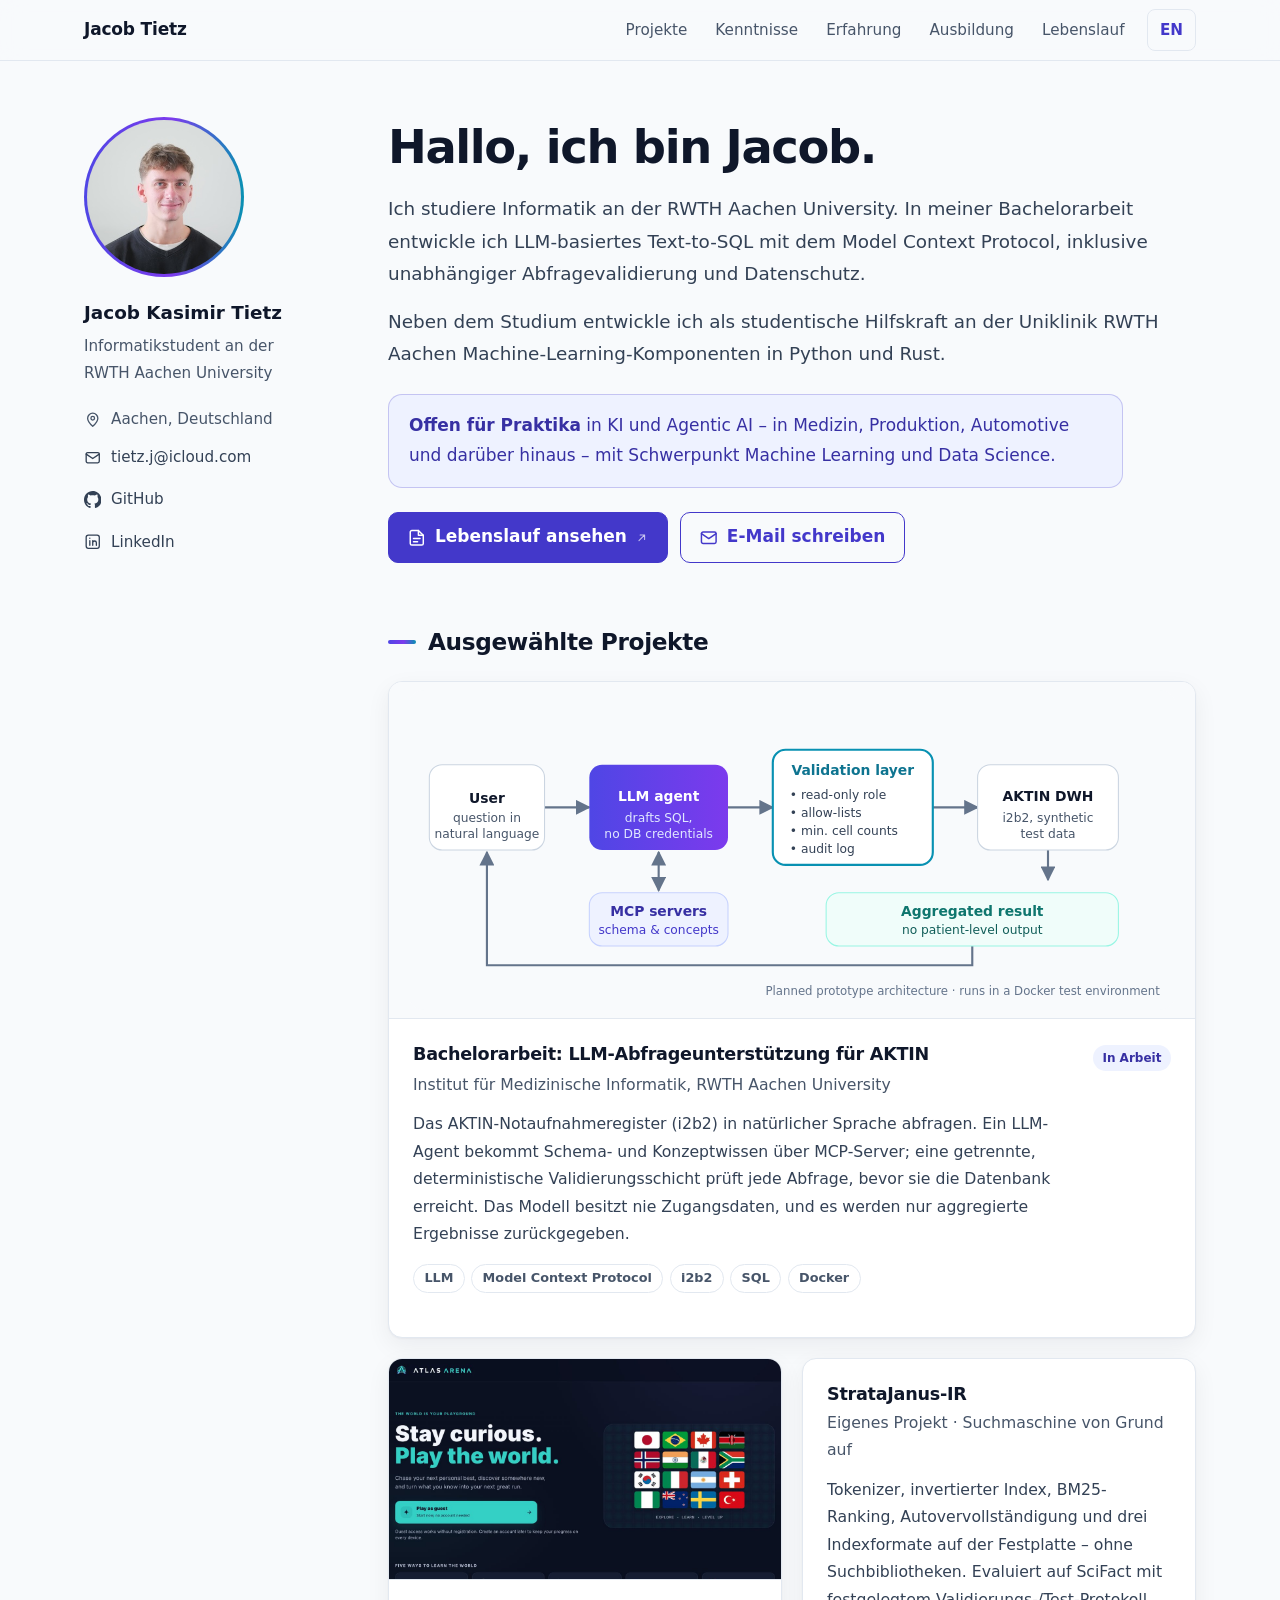
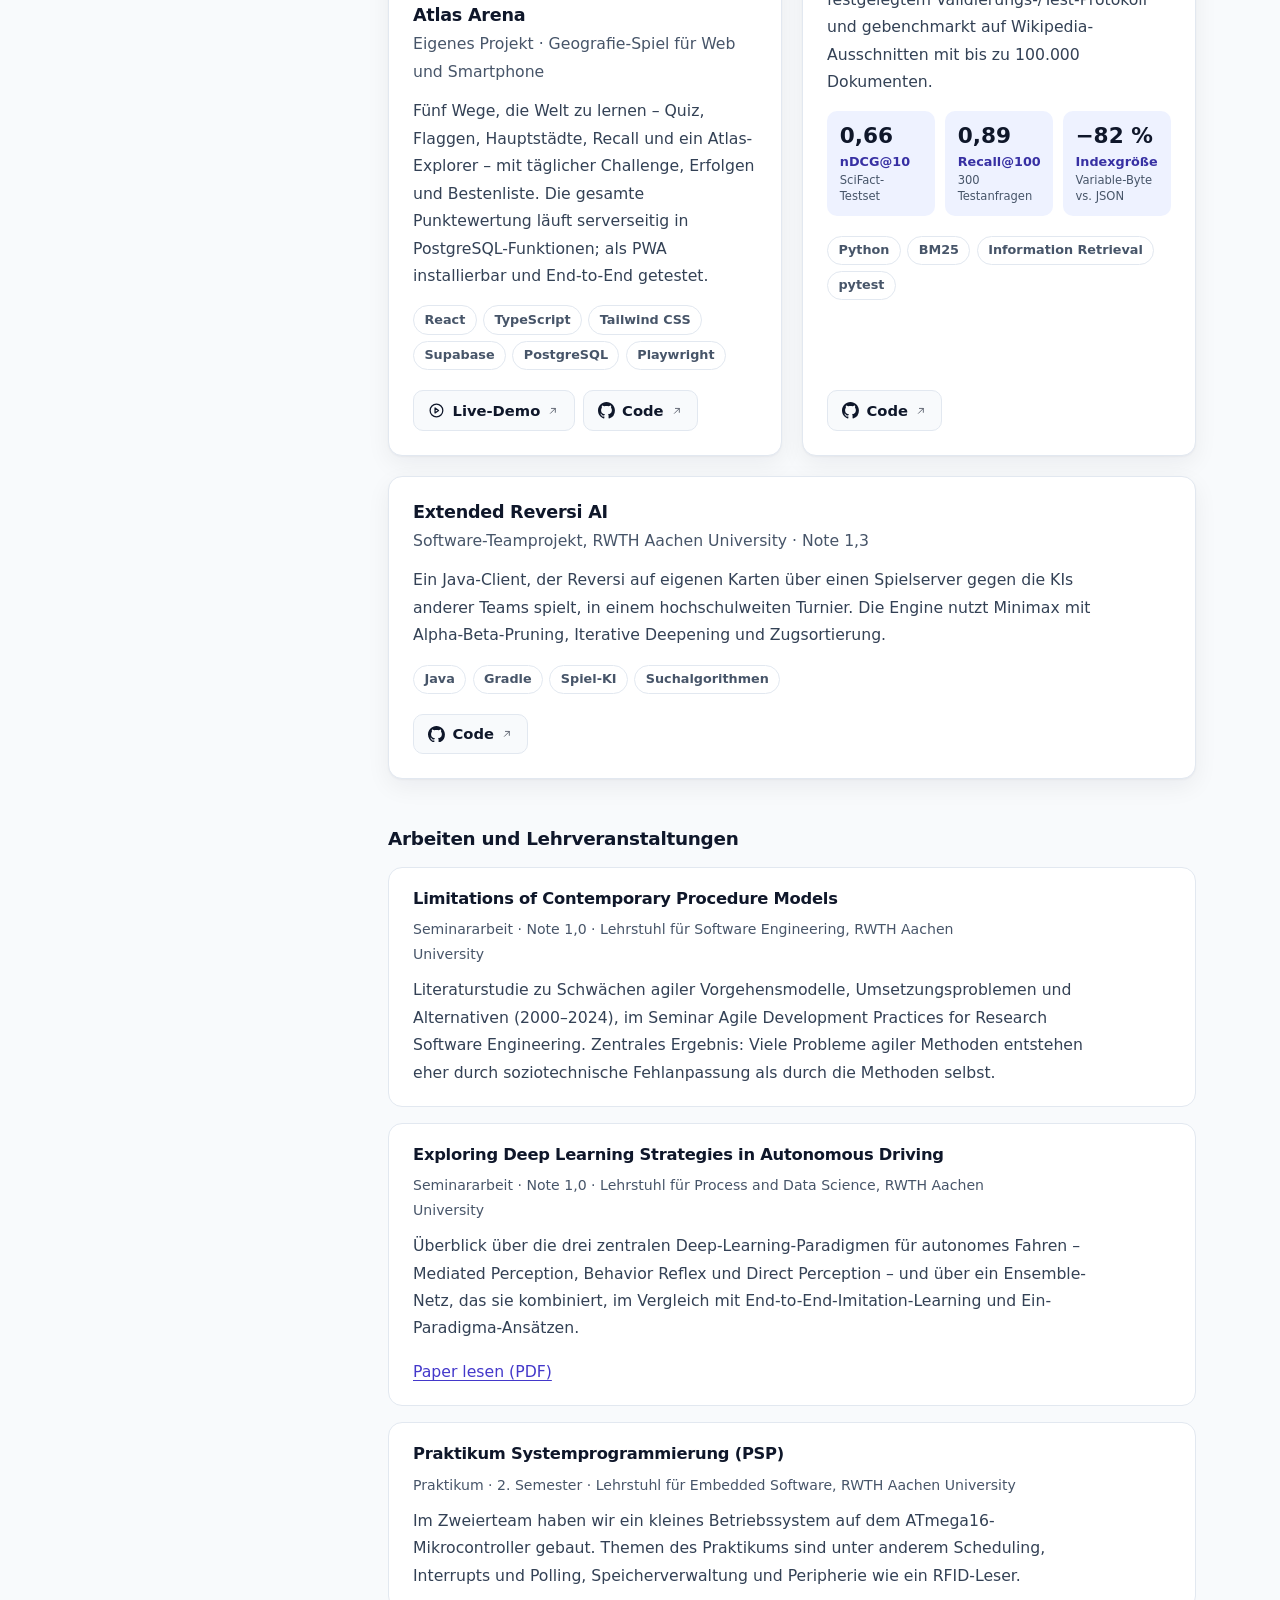
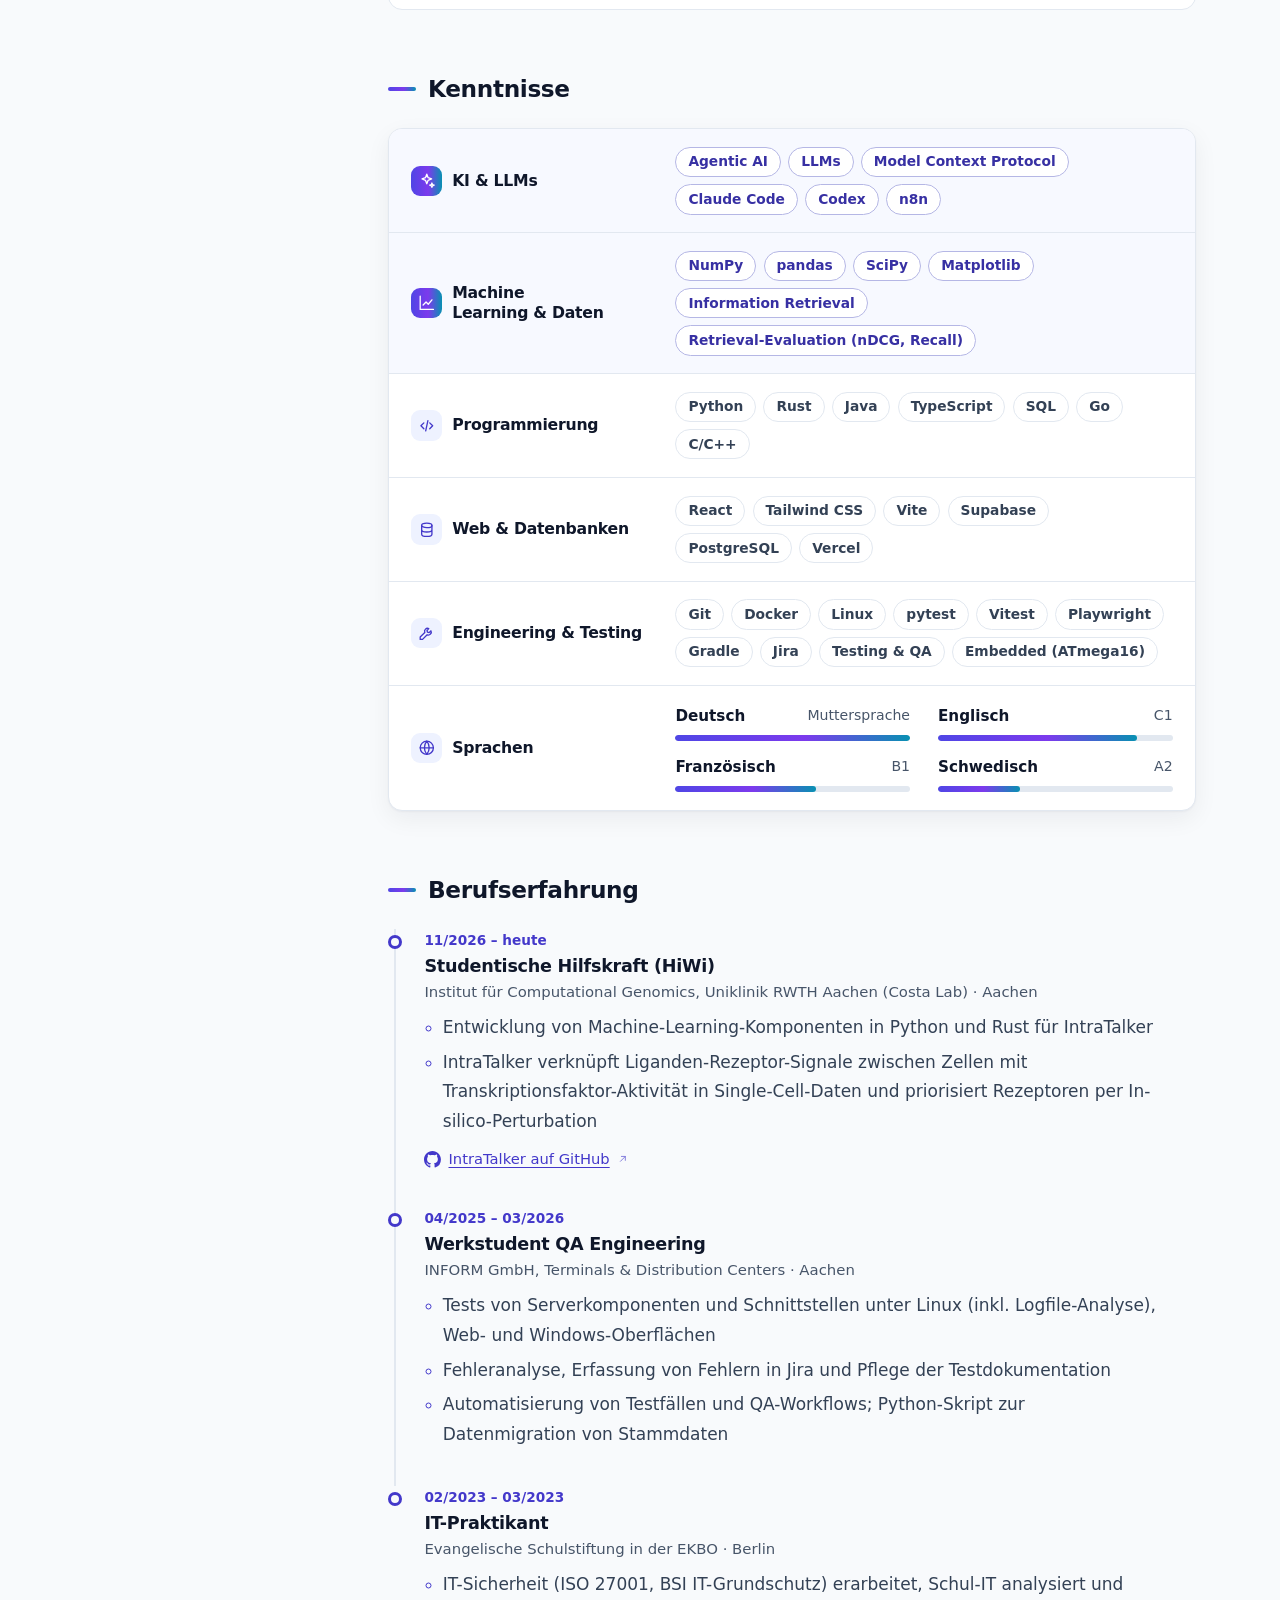
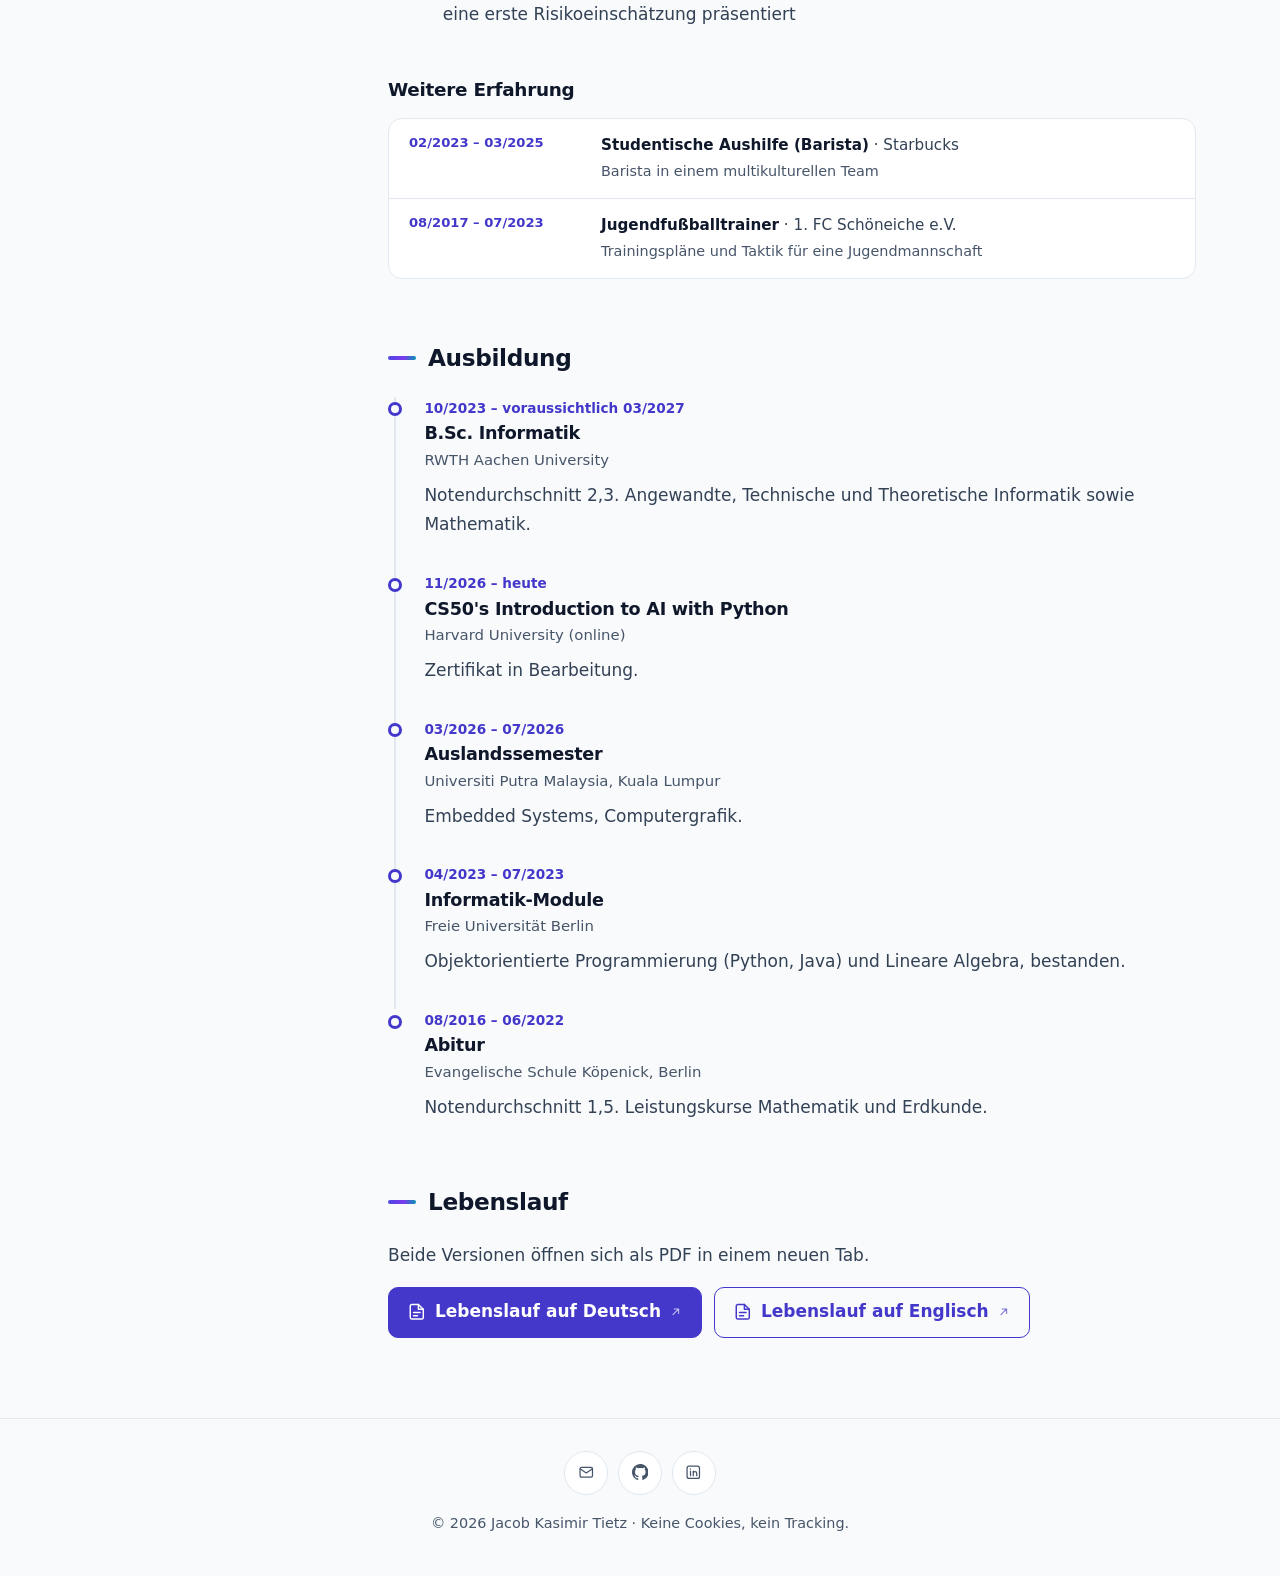
==== commit b3873d49: "Add PDF link for autonomous driving seminar paper" ====
--- a/de.html
+++ b/de.html
@@ -125,6 +125,7 @@
             <h4>Exploring Deep Learning Strategies in Autonomous Driving</h4>
             <p class="meta">Seminararbeit · Note 1,0 · Lehrstuhl für Process and Data Science, RWTH Aachen University</p>
             <p>Überblick über die drei zentralen Deep-Learning-Paradigmen für autonomes Fahren – Mediated Perception, Behavior Reflex und Direct Perception – und über ein Ensemble-Netz, das sie kombiniert, im Vergleich mit End-to-End-Imitation-Learning und Ein-Paradigma-Ansätzen.</p>
+            <p><a href="assets/Jacob_Tietz_Seminar_Paper_Autonomous_Driving.pdf" target="_blank" rel="noopener noreferrer">Paper lesen (PDF)<span class="sr-only"> (öffnet in neuem Tab)</span></a></p>
           </li>
           <li>
             <h4>Praktikum Systemprogrammierung (PSP)</h4>
